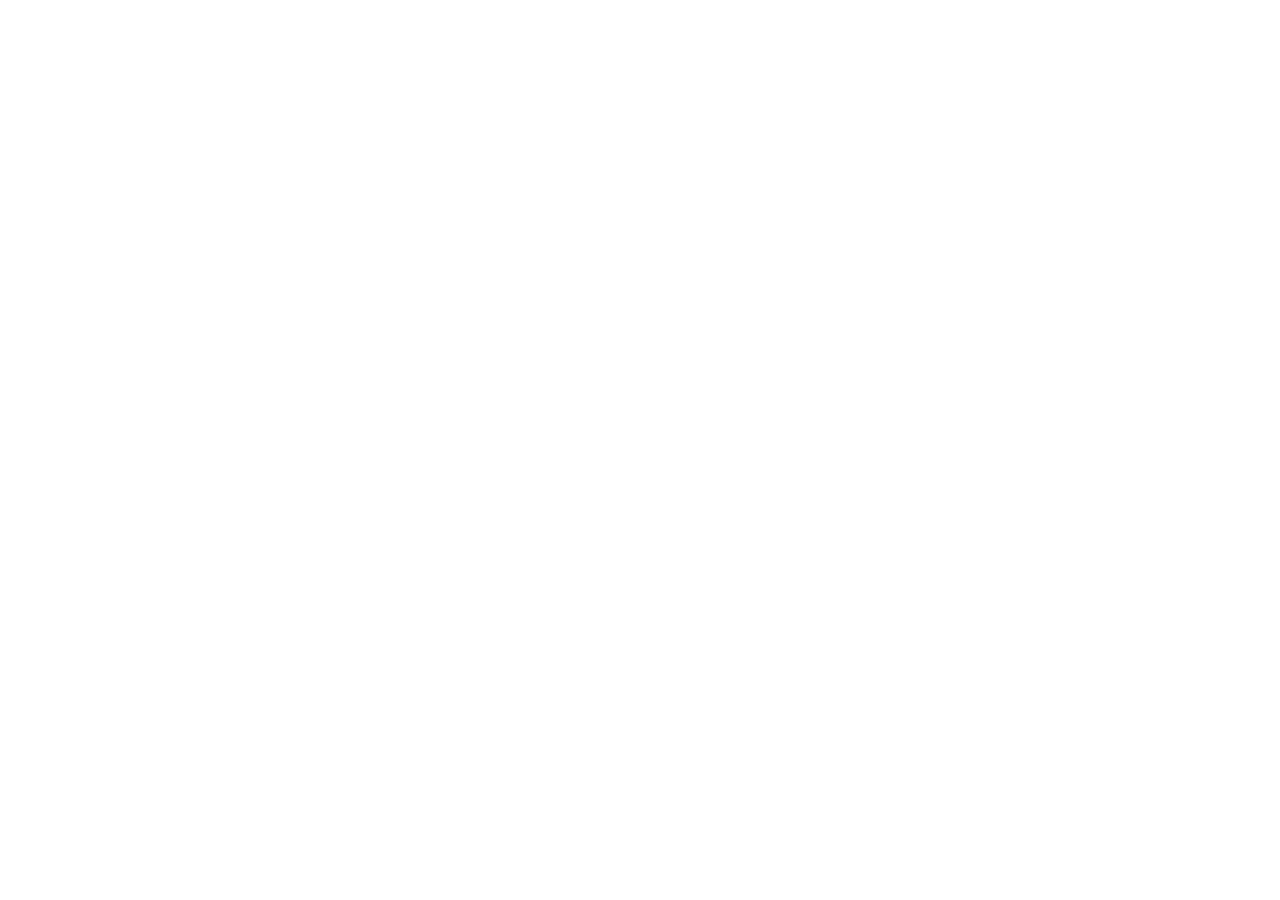
==== index.html @ 745d3cfc "feat: initialize Petualangan Tani Cilik project Setup React application with Vite, Tailwind CSS, and" ====
<!doctype html>
<html lang="id">
  <head>
    <meta charset="UTF-8" />
    <meta name="viewport" content="width=device-width, initial-scale=1.0, maximum-scale=1.0, user-scalable=no" />
    <title>Petualangan Tani Cilik</title>
    <meta name="description" content="Game edukasi IPAS Kurikulum Merdeka Fase B & C (SD Kelas 4-6) dengan pencatatan otomatis ke Google Apps Script & Google Spreadsheet." />
    <meta property="og:title" content="Petualangan Tani Cilik" />
    <meta property="og:description" content="Game edukasi IPAS Kurikulum Merdeka Fase B & C (SD Kelas 4-6) dengan pencatatan otomatis ke Google Apps Script & Google Spreadsheet." />
    <meta property="og:type" content="website" />
    <meta name="twitter:card" content="summary_large_image" />
    <!-- Google Fonts -->
    <link rel="preconnect" href="https://fonts.googleapis.com">
    <link rel="preconnect" href="https://fonts.gstatic.com" crossorigin>
    <link href="https://fonts.googleapis.com/css2?family=Fredoka:wght@400;500;600;700&family=Plus+Jakarta+Sans:wght@500;600;700;800&family=Rubik:wght@400;500;600;700;800&display=swap" rel="stylesheet">
    <link href="https://fonts.googleapis.com/css2?family=Material+Symbols+Outlined:wght,FILL@100..700,0..1&display=swap" rel="stylesheet" />
  </head>
  <body class="bg-[#F4F7F2] text-[#2C160E] antialiased select-none font-sans">
    <div id="root"></div>
    <script type="module" src="/src/main.tsx"></script>
  </body>
</html>
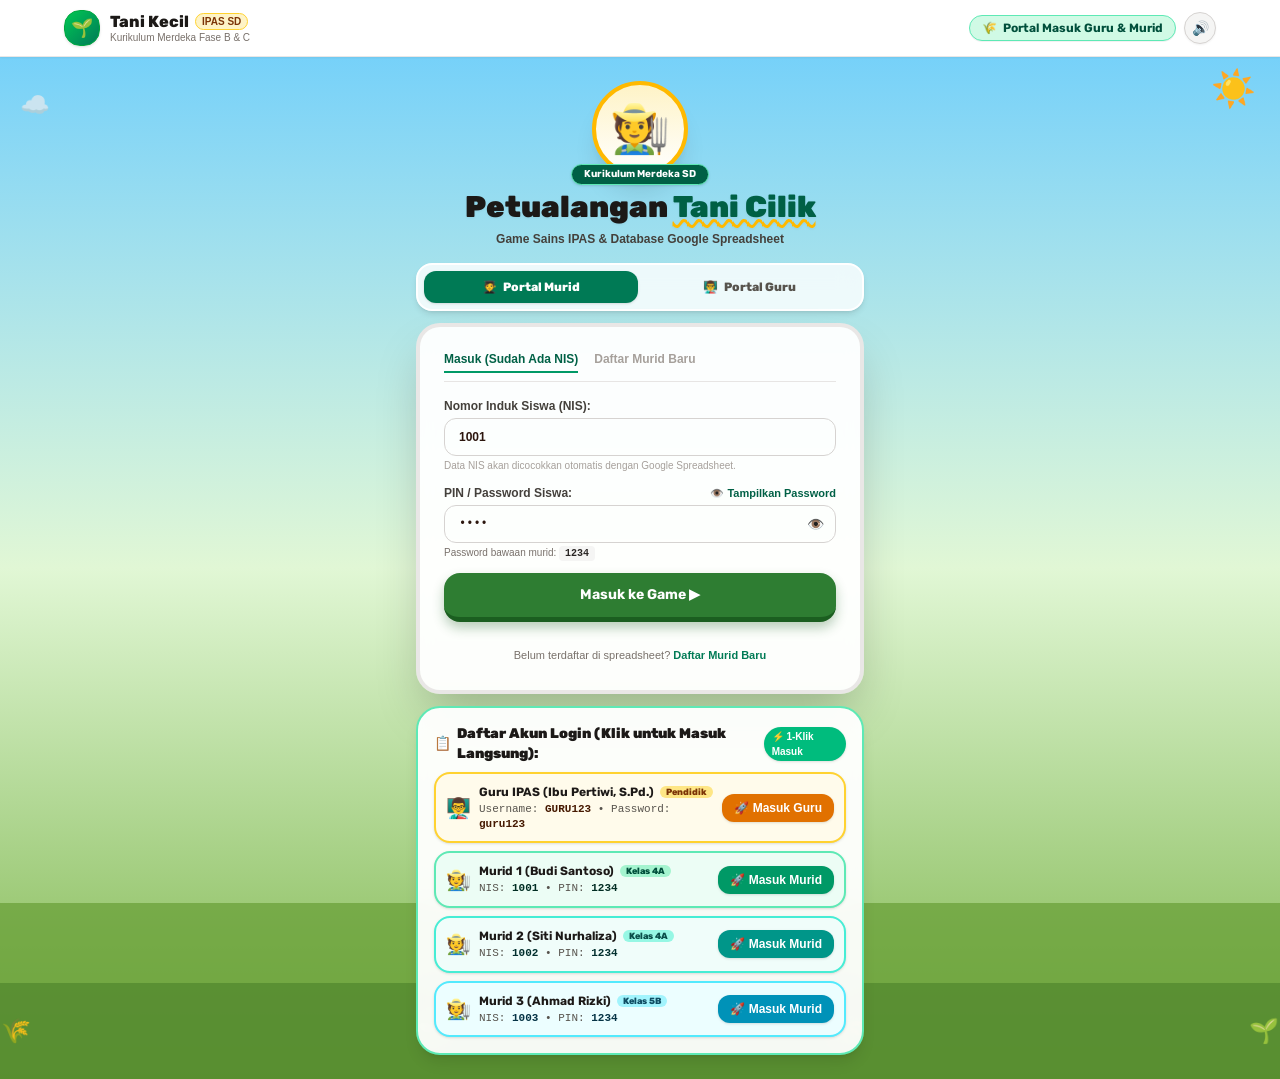
==== commit bbbaaf13: "deploy: publish Petualangan Tani Cilik SPA to GitHub Pages" ====
--- a/index.html
+++ b/index.html
@@ -1,23 +1,25 @@
-<!doctype html>
-<html lang="id">
-  <head>
-    <meta charset="UTF-8" />
-    <meta name="viewport" content="width=device-width, initial-scale=1.0, maximum-scale=1.0, user-scalable=no" />
-    <title>Petualangan Tani Cilik</title>
-    <meta name="description" content="Game edukasi IPAS Kurikulum Merdeka Fase B & C (SD Kelas 4-6) dengan pencatatan otomatis ke Google Apps Script & Google Spreadsheet." />
-    <meta property="og:title" content="Petualangan Tani Cilik" />
-    <meta property="og:description" content="Game edukasi IPAS Kurikulum Merdeka Fase B & C (SD Kelas 4-6) dengan pencatatan otomatis ke Google Apps Script & Google Spreadsheet." />
-    <meta property="og:type" content="website" />
-    <meta name="twitter:card" content="summary_large_image" />
-    <!-- Google Fonts -->
-    <link rel="preconnect" href="https://fonts.googleapis.com">
-    <link rel="preconnect" href="https://fonts.gstatic.com" crossorigin>
-    <link href="https://fonts.googleapis.com/css2?family=Fredoka:wght@400;500;600;700&family=Plus+Jakarta+Sans:wght@500;600;700;800&family=Rubik:wght@400;500;600;700;800&display=swap" rel="stylesheet">
-    <link href="https://fonts.googleapis.com/css2?family=Material+Symbols+Outlined:wght,FILL@100..700,0..1&display=swap" rel="stylesheet" />
-  </head>
-  <body class="bg-[#F4F7F2] text-[#2C160E] antialiased select-none font-sans">
-    <div id="root"></div>
-    <script type="module" src="/src/main.tsx"></script>
-  </body>
-</html>
-
+<!doctype html>
+<html lang="id">
+  <head>
+    <meta charset="UTF-8" />
+    <meta name="viewport" content="width=device-width, initial-scale=1.0, maximum-scale=1.0, user-scalable=no" />
+    <title>Petualangan Tani Cilik</title>
+    <meta name="description" content="Game edukasi IPAS Kurikulum Merdeka Fase B & C (SD Kelas 4-6) dengan pencatatan otomatis ke Google Apps Script & Google Spreadsheet." />
+    <meta property="og:title" content="Petualangan Tani Cilik" />
+    <meta property="og:description" content="Game edukasi IPAS Kurikulum Merdeka Fase B & C (SD Kelas 4-6) dengan pencatatan otomatis ke Google Apps Script & Google Spreadsheet." />
+    <meta property="og:type" content="website" />
+    <meta name="twitter:card" content="summary_large_image" />
+    <!-- Google Fonts -->
+    <link rel="preconnect" href="https://fonts.googleapis.com">
+    <link rel="preconnect" href="https://fonts.gstatic.com" crossorigin>
+    <link href="https://fonts.googleapis.com/css2?family=Fredoka:wght@400;500;600;700&family=Plus+Jakarta+Sans:wght@500;600;700;800&family=Rubik:wght@400;500;600;700;800&display=swap" rel="stylesheet">
+    <link href="https://fonts.googleapis.com/css2?family=Material+Symbols+Outlined:wght,FILL@100..700,0..1&display=swap" rel="stylesheet" />
+    <script type="module" crossorigin src="./assets/index-Yx92zPwY.js"></script>
+    <link rel="stylesheet" crossorigin href="./assets/index-1Ix2_6SA.css">
+  </head>
+  <body class="bg-[#F4F7F2] text-[#2C160E] antialiased select-none font-sans">
+    <div id="root"></div>+
+  </body>
+</html>
+
